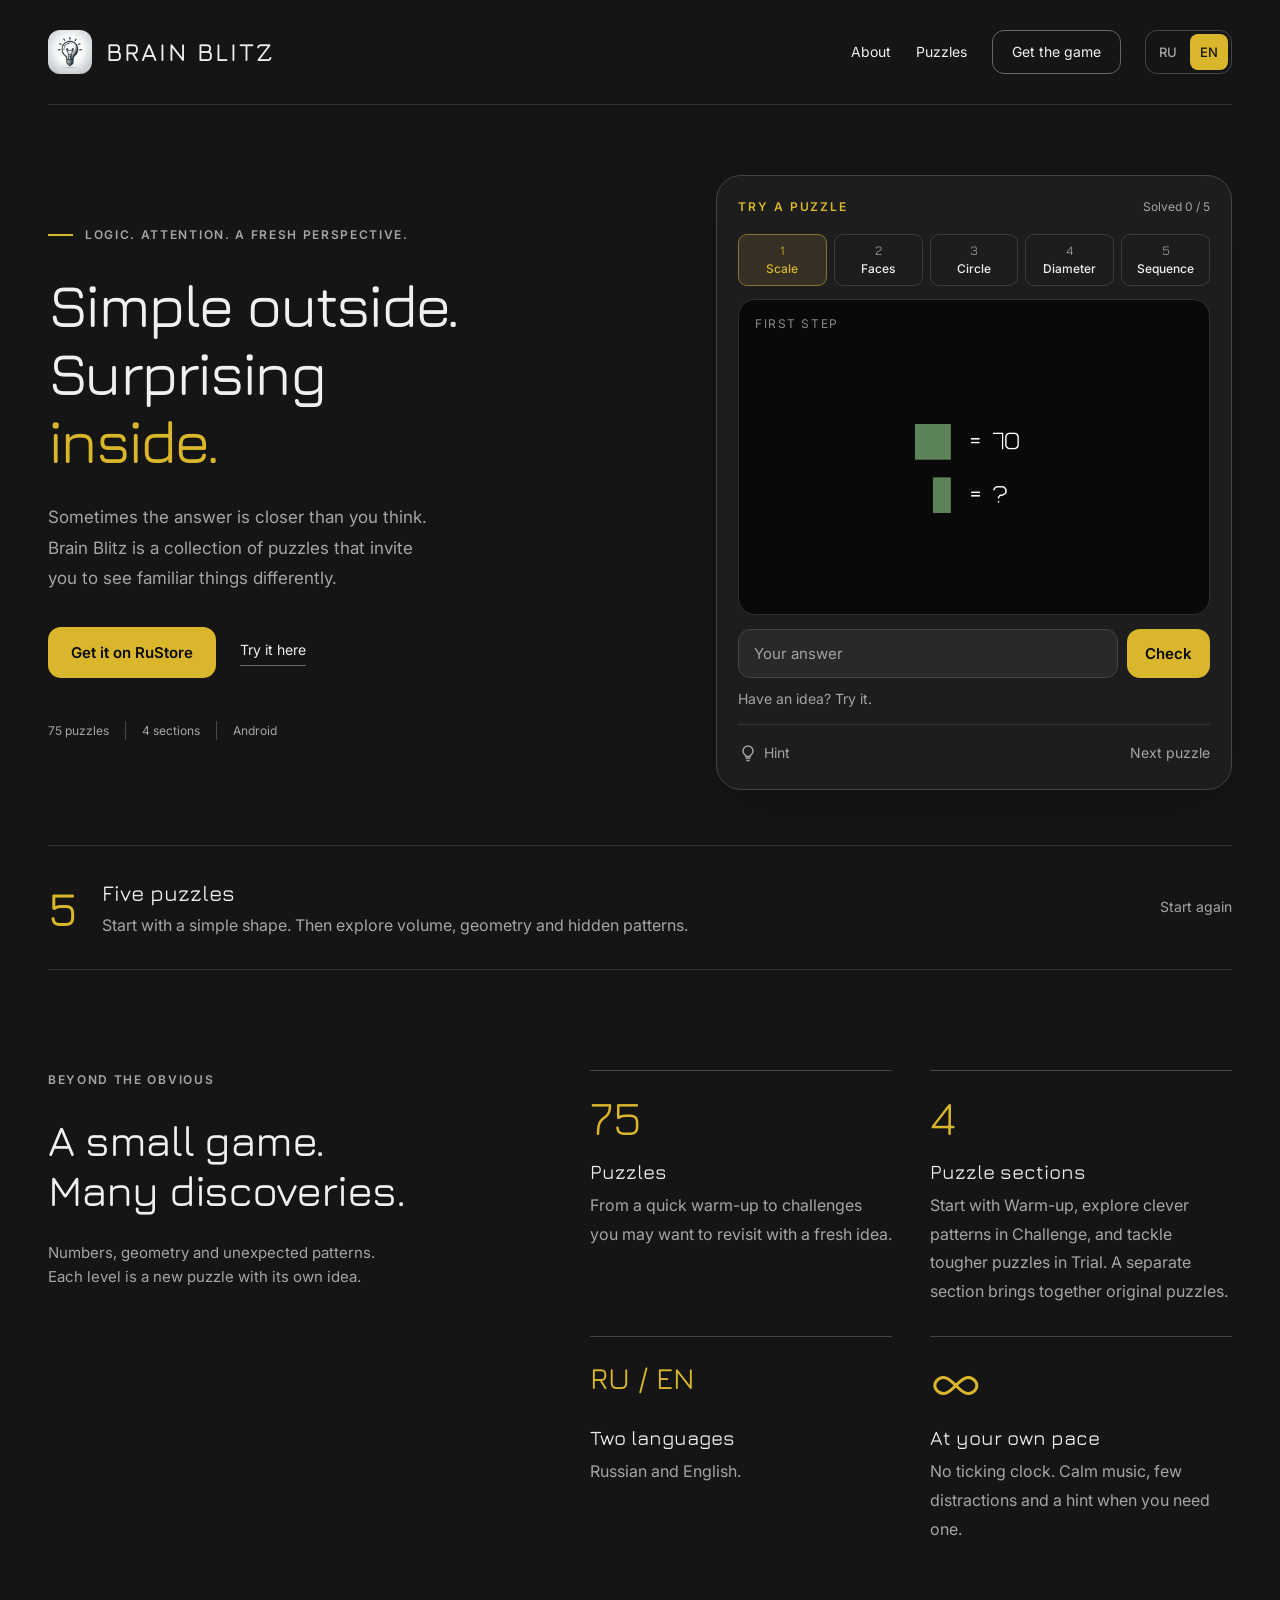
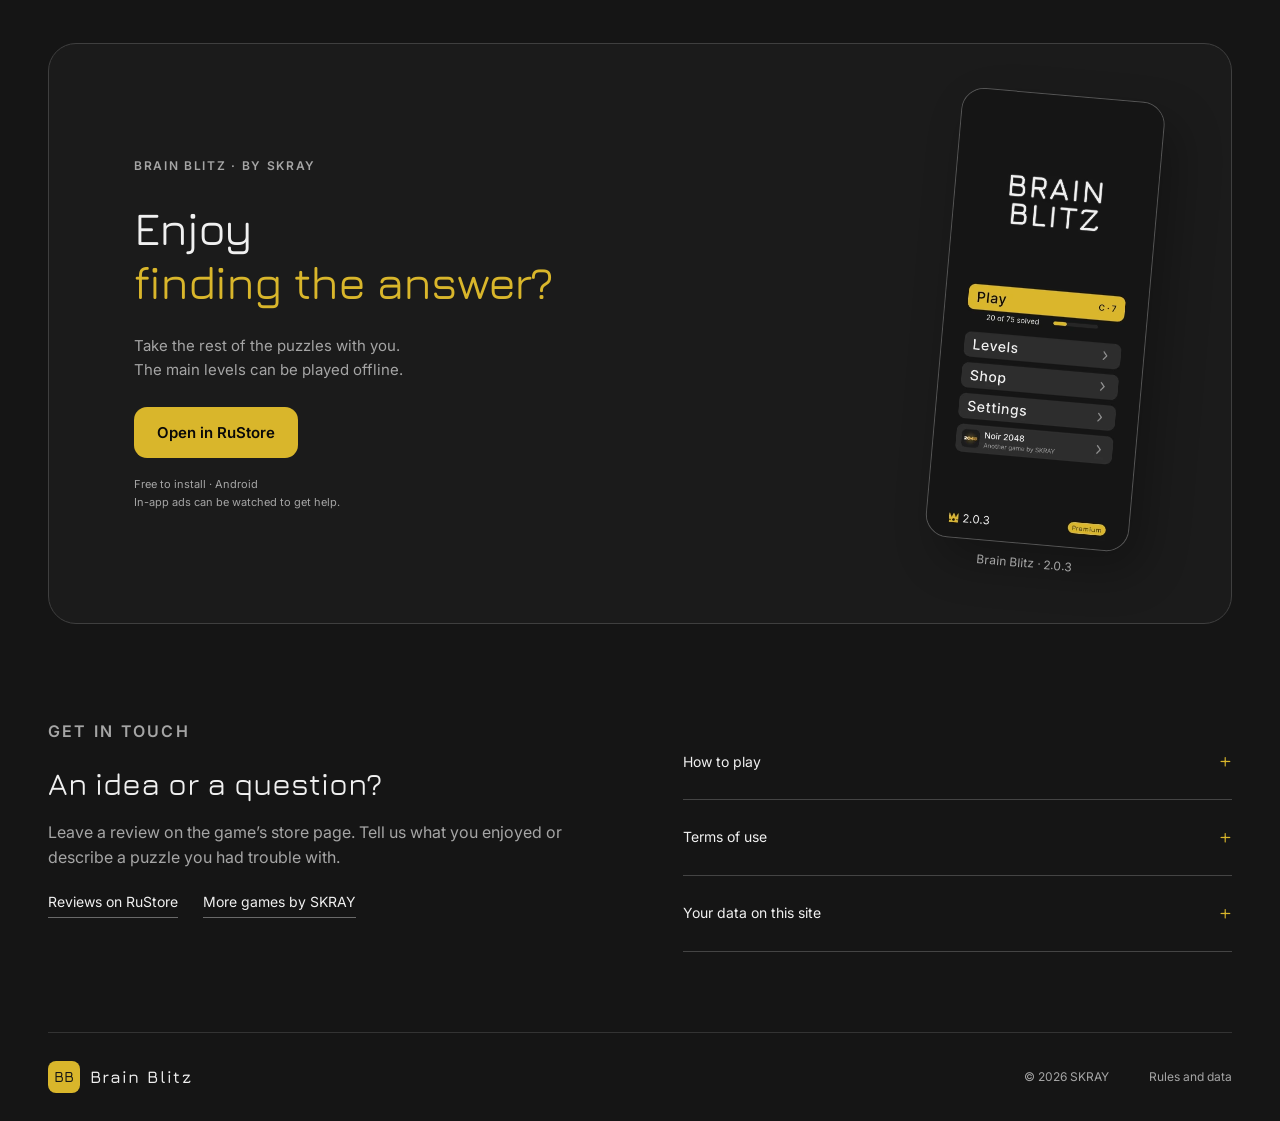
==== en.html @ 20a97da6 "Add files via upload" ====
<!doctype html>
<html lang="en">
<head>
  <meta charset="UTF-8"><meta name="viewport" content="width=device-width, initial-scale=1">
  <meta name="theme-color" content="#151515">
  <meta name="description" content="Brain Blitz: 75 puzzles that reward logic and attention. Try five puzzles here and discover the game on RuStore." data-content-ru="Brain Blitz — 75 головоломок на логику и внимательность. Попробуйте пять задач прямо на сайте и найдите игру в RuStore." data-content-en="Brain Blitz: 75 puzzles that reward logic and attention. Try five puzzles here and discover the game on RuStore.">
  <meta property="og:title" content="Brain Blitz — think differently" data-content-ru="Brain Blitz — думай иначе" data-content-en="Brain Blitz — think differently"><meta property="og:description" content="Five puzzles to try here. Discover the rest in the game." data-content-ru="Пять головоломок уже ждут. Остальные — в игре." data-content-en="Five puzzles to try here. Discover the rest in the game."><meta property="og:type" content="website">
  <title data-ru="Brain Blitz — думай иначе" data-en="Brain Blitz — think differently">Brain Blitz — think differently</title>
  <link rel="icon" href="./assets/brain-blitz-icon.png">
  <link rel="preload" as="image" href="./assets/scale.png">
  <link rel="preload" as="image" href="./assets/cube.webp">
  <link rel="preload" as="image" href="./assets/circle.png">
  <link rel="preload" as="image" href="./assets/diameter.svg">
  <link rel="preload" as="image" href="./assets/sequence.png">
  <link rel="stylesheet" href="./styles.css?v=5"><script src="./puzzles.js?v=4" defer></script><script src="./app.js?v=4" defer></script>
</head>
<body>
  <a class="skip" href="#play" data-ru="Перейти к головоломке" data-en="Skip to the puzzle">Skip to the puzzle</a>
  <header class="site-header wrap">
    <a href="#" class="brand" aria-label="Brain Blitz — home" data-aria-label-ru="Brain Blitz — начало" data-aria-label-en="Brain Blitz — home"><img class="brand-mark" src="./assets/brain-blitz-icon.webp" alt="" width="44" height="44"><span>BRAIN BLITZ</span></a>
    <nav aria-label="Main navigation" data-aria-label-ru="Основная навигация" data-aria-label-en="Main navigation"><a href="#about" data-ru="Об игре" data-en="About">About</a><a href="#play" data-ru="Головоломки" data-en="Puzzles">Puzzles</a><a class="nav-download" href="https://www.rustore.ru/catalog/app/com.DefaultCompany.BrainBlitz" target="_blank" rel="noopener noreferrer" data-ru="Скачать игру" data-en="Get the game">Get the game</a></nav>
  <div class="language-switch" role="group" aria-label="Website language" data-aria-label-ru="Язык сайта" data-aria-label-en="Website language"><a href="./index.html" data-language="ru" lang="ru" hreflang="ru" aria-label="Русская версия" aria-current="false">RU</a><a href="./en.html" data-language="en" lang="en" hreflang="en" aria-label="English version" aria-current="true">EN</a></div></header>
  <main>
    <section class="hero wrap" aria-labelledby="hero-title">
      <div class="hero-copy">
        <p class="eyebrow" data-ru='&lt;span class="short-line"&gt;&lt;/span&gt;ЛОГИКА. ВНИМАТЕЛЬНОСТЬ. НОВЫЙ ВЗГЛЯД.' data-en='&lt;span class="short-line"&gt;&lt;/span&gt;LOGIC. ATTENTION. A FRESH PERSPECTIVE.'><span class="short-line"></span>LOGIC. ATTENTION. A FRESH PERSPECTIVE.</p>
        <h1 id="hero-title" data-ru="Просто с виду.&lt;br&gt;Интересно&lt;br&gt;&lt;span&gt;внутри.&lt;/span&gt;" data-en="Simple outside.&lt;br&gt;Surprising&lt;br&gt;&lt;span&gt;inside.&lt;/span&gt;">Simple outside.<br>Surprising<br><span>inside.</span></h1>
        <p class="hero-description" data-ru='Иногда ответ ближе, чем кажется.&lt;br&gt;Brain Blitz — головоломки, в которых стоит&lt;br class="desktop-break"&gt; посмотреть на привычное иначе.' data-en='Sometimes the answer is closer than you think.&lt;br&gt;Brain Blitz is a collection of puzzles that invite&lt;br class="desktop-break"&gt; you to see familiar things differently.'>Sometimes the answer is closer than you think.<br>Brain Blitz is a collection of puzzles that invite<br class="desktop-break"> you to see familiar things differently.</p>
        <div class="hero-actions"><a class="button primary" href="https://www.rustore.ru/catalog/app/com.DefaultCompany.BrainBlitz" target="_blank" rel="noopener noreferrer" data-ru="Скачать в RuStore" data-en="Get it on RuStore">Get it on RuStore</a><a class="text-link" href="#play" data-ru="Попробовать здесь" data-en="Try it here">Try it here</a></div>
        <div class="hero-facts"><span data-ru="75 головоломок" data-en="75 puzzles">75 puzzles</span><span data-ru="4 раздела" data-en="4 sections">4 sections</span><span>Android</span></div>
      </div>
      <div class="player-shell" id="play">
        <div class="player-top"><span class="tiny-label" data-ru="ПОПРОБУЙ РЕШИТЬ" data-en="TRY A PUZZLE">TRY A PUZZLE</span><span class="player-count" id="solved-count">Solved 0 / 5</span></div>
        <div class="puzzle-tabs" role="group" aria-label="Choose a puzzle" data-aria-label-ru="Выберите головоломку" data-aria-label-en="Choose a puzzle">
          <button class="puzzle-tab active" data-puzzle="0" aria-pressed="true" data-ru="&lt;span&gt;1&lt;/span&gt;Масштаб" data-en="&lt;span&gt;1&lt;/span&gt;Scale"><span>1</span>Scale</button>
          <button class="puzzle-tab" data-puzzle="1" aria-pressed="false" data-ru="&lt;span&gt;2&lt;/span&gt;Грани" data-en="&lt;span&gt;2&lt;/span&gt;Faces"><span>2</span>Faces</button>
          <button class="puzzle-tab" data-puzzle="2" aria-pressed="false" data-ru="&lt;span&gt;3&lt;/span&gt;Круг" data-en="&lt;span&gt;3&lt;/span&gt;Circle"><span>3</span>Circle</button>
          <button class="puzzle-tab" data-puzzle="3" aria-pressed="false" data-ru="&lt;span&gt;4&lt;/span&gt;Диаметр" data-en="&lt;span&gt;4&lt;/span&gt;Diameter"><span>4</span>Diameter</button>
          <button class="puzzle-tab" data-puzzle="4" aria-pressed="false" data-ru="&lt;span&gt;5&lt;/span&gt;Ряд" data-en="&lt;span&gt;5&lt;/span&gt;Sequence"><span>5</span>Sequence</button>
        </div>
        <div class="puzzle-board" id="puzzle-board"><span class="board-tag" id="puzzle-tag">FIRST STEP</span><img id="puzzle-image" src="./assets/scale.png" alt="A green square is worth 70. A rectangle has the same height and half the width; its value is unknown." width="720" height="720" fetchpriority="high"></div>
        <form id="answer-form" novalidate><label class="sr-only" for="answer" data-ru="Ваш ответ" data-en="Your answer">Your answer</label><div class="answer-row"><input id="answer" name="answer" type="text" inputmode="decimal" autocomplete="off" maxlength="40" placeholder="Your answer" aria-describedby="feedback" data-placeholder-ru="Ваш ответ" data-placeholder-en="Your answer"><button class="button primary" id="check-button" type="submit">Check</button></div></form>
        <div class="player-feedback" id="feedback" aria-live="polite" role="status">Have an idea? Try it.</div>
        <div class="player-bottom"><button class="hint-button" id="hint-button" type="button" data-ru='&lt;svg viewbox="0 0 24 24" fill="none" stroke="currentColor" stroke-width="1.7" aria-hidden="true"&gt;&lt;path d="M9 18h6m-5 3h4M8 14a6 6 0 1 1 8 0c-1.5 1-1.5 2-1.5 2h-5S9.5 15 8 14Z"&gt;&lt;/path&gt;&lt;/svg&gt;Подсказка' data-en='&lt;svg viewbox="0 0 24 24" fill="none" stroke="currentColor" stroke-width="1.7" aria-hidden="true"&gt;&lt;path d="M9 18h6m-5 3h4M8 14a6 6 0 1 1 8 0c-1.5 1-1.5 2-1.5 2h-5S9.5 15 8 14Z"&gt;&lt;/path&gt;&lt;/svg&gt;Hint'><svg viewbox="0 0 24 24" fill="none" stroke="currentColor" stroke-width="1.7" aria-hidden="true"><path d="M9 18h6m-5 3h4M8 14a6 6 0 1 1 8 0c-1.5 1-1.5 2-1.5 2h-5S9.5 15 8 14Z"></path></svg>Hint</button><button class="text-button" id="next-button" type="button">Next puzzle</button></div>
        <div class="hint-panel" id="hint-panel" hidden><p id="hint-text"></p><button class="text-button" id="reveal-button" type="button" data-ru="Показать решение" data-en="Show solution">Show solution</button></div>
        <div class="finish-panel" id="finish-panel" hidden><strong data-ru="Пять из пяти. Отличное начало." data-en="Five out of five. A great start.">Five out of five. A great start.</strong><p data-ru="Ещё 70 головоломок ждут в игре." data-en="Discover 70 more puzzles in the game.">Discover 70 more puzzles in the game.</p><a class="button primary" href="https://www.rustore.ru/catalog/app/com.DefaultCompany.BrainBlitz" target="_blank" rel="noopener noreferrer" data-ru="Продолжить в игре" data-en="Continue in the game">Continue in the game</a></div>
      </div>
    </section>
    <section class="challenge-strip wrap" aria-label="About the sample puzzles" data-aria-label-ru="О пробных задачах" data-aria-label-en="About the sample puzzles"><span class="strip-number">5</span><div><h2 data-ru="Пять задач" data-en="Five puzzles">Five puzzles</h2><p data-ru="Начни с простой фигуры. Дальше — объём, геометрия и скрытые закономерности." data-en="Start with a simple shape. Then explore volume, geometry and hidden patterns.">Start with a simple shape. Then explore volume, geometry and hidden patterns.</p></div><button class="text-button" id="reset-button" type="button" data-ru="Начать заново" data-en="Start again">Start again</button></section>
    <section class="about wrap" id="about" aria-labelledby="about-title">
      <div class="about-heading"><p class="eyebrow" data-ru="ЗА ПРЕДЕЛАМИ ОЧЕВИДНОГО" data-en="BEYOND THE OBVIOUS">BEYOND THE OBVIOUS</p><h2 id="about-title" data-ru="Небольшая игра.&lt;br&gt;Много открытий." data-en="A small game.&lt;br&gt;Many discoveries.">A small game.<br>Many discoveries.</h2><p data-ru="Числа, геометрия и необычные закономерности. В основе каждого уровня — своя идея." data-en="Numbers, geometry and unexpected patterns. Each level is a new puzzle with its own idea.">Numbers, geometry and unexpected patterns. Each level is a new puzzle with its own idea.</p></div>
      <div class="feature-grid">
        <article><span class="feature-number">75</span><h3 data-ru="Головоломок" data-en="Puzzles">Puzzles</h3><p data-ru="От короткой разминки до задач, к которым хочется вернуться со свежей идеей." data-en="From a quick warm-up to challenges you may want to revisit with a fresh idea.">From a quick warm-up to challenges you may want to revisit with a fresh idea.</p></article>
        <article><span class="feature-number">4</span><h3 data-ru="Раздела головоломок" data-en="Puzzle sections">Puzzle sections</h3><p data-ru="От первых открытий в «Разминке» — к хитрым закономерностям «Вызова» и непростым задачам «Испытания». В отдельном разделе собраны авторские головоломки." data-en="Start with Warm-up, explore clever patterns in Challenge, and tackle tougher puzzles in Trial. A separate section brings together original puzzles.">Start with Warm-up, explore clever patterns in Challenge, and tackle tougher puzzles in Trial. A separate section brings together original puzzles.</p></article>
        <article><span class="feature-symbol feature-language">RU / EN</span><h3 data-ru="Два языка" data-en="Two languages">Two languages</h3><p data-ru="Русский и английский." data-en="Russian and English.">Russian and English.</p></article>
        <article><span class="feature-symbol feature-infinity">∞</span><h3 data-ru="В своём темпе" data-en="At your own pace">At your own pace</h3><p data-ru="Без гонки со временем. Спокойная музыка, минимум отвлечений и подсказка, когда она нужна." data-en="No ticking clock. Calm music, few distractions and a hint when you need one.">No ticking clock. Calm music, few distractions and a hint when you need one.</p></article>
      </div>
    </section>
    <section class="download-section wrap" aria-labelledby="download-title"><div class="download-copy"><p class="eyebrow" data-ru="BRAIN BLITZ · ОТ SKRAY" data-en="BRAIN BLITZ · BY SKRAY">BRAIN BLITZ · BY SKRAY</p><h2 id="download-title" data-ru="Понравилось&lt;br&gt;&lt;span&gt;находить ответ?&lt;/span&gt;" data-en="Enjoy&lt;br&gt;&lt;span&gt;finding the answer?&lt;/span&gt;">Enjoy<br><span>finding the answer?</span></h2><p data-ru="Забери остальные головоломки с собой.&lt;br&gt;Основные уровни можно решать без интернета." data-en="Take the rest of the puzzles with you.&lt;br&gt;The main levels can be played offline.">Take the rest of the puzzles with you.<br>The main levels can be played offline.</p><a class="button primary" href="https://www.rustore.ru/catalog/app/com.DefaultCompany.BrainBlitz" target="_blank" rel="noopener noreferrer" data-ru="Открыть в RuStore" data-en="Open in RuStore">Open in RuStore</a><p class="download-note" data-ru="Бесплатная установка · Android&lt;br&gt;В приложении есть реклама для получения помощи." data-en="Free to install · Android&lt;br&gt;In-app ads can be watched to get help.">Free to install · Android<br>In-app ads can be watched to get help.</p></div><div class="phone-preview"><img src="./assets/menu-203-en.webp" alt="Brain Blitz 2.0.3 main menu: Play, Levels, Shop, Settings." width="360" height="800" loading="lazy" data-alt-ru="Макет главного меню Brain Blitz 2.0.3: Играть, Уровни, Магазин, Настройки." data-alt-en="Brain Blitz 2.0.3 main menu: Play, Levels, Shop, Settings." data-src-ru="./assets/menu-203.webp" data-src-en="./assets/menu-203-en.webp"><span data-ru="Brain Blitz · 2.0.3" data-en="Brain Blitz · 2.0.3">Brain Blitz · 2.0.3</span></div></section>
    <section class="info-section wrap" id="contacts" aria-labelledby="contact-title"><div><p class="eyebrow" data-ru="НА СВЯЗИ" data-en="GET IN TOUCH">GET IN TOUCH</p><h2 id="contact-title" data-ru="Есть идея или вопрос?" data-en="An idea or a question?">An idea or a question?</h2><p data-ru="Оставь отзыв на странице игры. Расскажи, что понравилось, или опиши задачу, с которой возникла сложность." data-en="Leave a review on the game’s store page. Tell us what you enjoyed or describe a puzzle you had trouble with.">Leave a review on the game’s store page. Tell us what you enjoyed or describe a puzzle you had trouble with.</p><div class="contact-links"><a class="text-link" href="https://www.rustore.ru/catalog/app/com.DefaultCompany.BrainBlitz" target="_blank" rel="noopener noreferrer" data-ru="Отзывы в RuStore" data-en="Reviews on RuStore">Reviews on RuStore</a><a class="text-link" href="https://www.rustore.ru/catalog/developer/mja8z6" target="_blank" rel="noopener noreferrer" data-ru="Другие игры SKRAY" data-en="More games by SKRAY">More games by SKRAY</a></div></div><div class="rules" id="rules"><details><summary data-ru="Как играть" data-en="How to play">How to play</summary><p data-ru="Рассмотри задачу, введи ответ и нажми «Проверить». Можно пробовать несколько раз. Если застрял, открой подсказку или разбор решения. После верного ответа нажми «Далее». На сайте доступны пять пробных задач." data-en="Look at the puzzle, enter your answer and press “Check”. You can try as many times as you like. If you get stuck, open a hint or the solution. After a correct answer, press “Next”. There are five sample puzzles on this site.">Look at the puzzle, enter your answer and press “Check”. You can try as many times as you like. If you get stuck, open a hint or the solution. After a correct answer, press “Next”. There are five sample puzzles on this site.</p></details><details><summary data-ru="Условия использования" data-en="Terms of use">Terms of use</summary><p data-ru="Играй самостоятельно или обсуждай задачи с друзьями. Публикуя разбор, отмечай спойлеры. Для перепубликации графики или использования материалов в своём продукте свяжись с разработчиком." data-en="Play on your own or discuss puzzles with friends. Mark spoilers when sharing a solution. Contact the developer before republishing graphics or using game materials in your own product.">Play on your own or discuss puzzles with friends. Mark spoilers when sharing a solution. Contact the developer before republishing graphics or using game materials in your own product.</p><p data-ru="Разработчик не гарантирует сохранение игрового прогресса, в том числе при удалении, переустановке или обновлении игры." data-en="The developer does not guarantee that game progress will be preserved, including when the game is removed, reinstalled or updated.">The developer does not guarantee that game progress will be preserved, including when the game is removed, reinstalled or updated.</p><p data-ru="Обезличенная статистика используется только для анализа игровых показателей и улучшения игры." data-en="Anonymized statistics are used solely to analyze gameplay metrics and improve the game.">Anonymized statistics are used solely to analyze gameplay metrics and improve the game.</p><p data-ru="Права на игру Brain Blitz и её оригинальные материалы принадлежат разработчику SKRAY. Все права защищены." data-en="Brain Blitz and its original materials belong to the developer, SKRAY. All rights reserved.">Brain Blitz and its original materials belong to the developer, SKRAY. All rights reserved.</p><p data-ru="Условия установки приложения и магазина указаны в RuStore." data-en="App installation and store terms are available on RuStore.">App installation and store terms are available on RuStore.</p></details><details><summary data-ru="Данные на этом сайте" data-en="Your data on this site">Your data on this site</summary><p data-ru="Введённые ответы проверяются в твоём браузере и не отправляются разработчику. Здесь нет регистрации, форм сбора контактов и встроенной аналитики. Результаты пробных задач сбрасываются при перезагрузке страницы. При переходе в RuStore действуют правила этого сервиса." data-en="Answers are checked in your browser and are not sent to the developer. There is no registration, contact collection or built-in analytics. Your puzzle progress resets when you reload the page. RuStore’s own terms apply when you visit the store.">Answers are checked in your browser and are not sent to the developer. There is no registration, contact collection or built-in analytics. Your puzzle progress resets when you reload the page. RuStore’s own terms apply when you visit the store.</p></details></div></section>
  </main>
  <footer class="wrap"><a href="#" class="brand footer-brand" data-ru='&lt;span class="brand-mark brand-alternative"&gt;BB&lt;/span&gt;&lt;span&gt;Brain Blitz&lt;/span&gt;' data-en='&lt;span class="brand-mark brand-alternative"&gt;BB&lt;/span&gt;&lt;span&gt;Brain Blitz&lt;/span&gt;'><span class="brand-mark brand-alternative">BB</span><span>Brain Blitz</span></a><span>© 2026 SKRAY</span><a href="#rules" data-ru="Правила и данные" data-en="Rules and data">Rules and data</a></footer>
  <noscript><p class="no-script" data-ru="Для проверки ответов включите JavaScript. Информация об игре и ссылки доступны без него." data-en="Enable JavaScript to check answers. Game information and links work without it.">Enable JavaScript to check answers. Game information and links work without it.</p></noscript>
</body>
</html>
---- styles.css ----
@font-face{font-family:Jura;src:url('./assets/jura.ttf') format('truetype');font-weight:300 700;font-display:swap}@font-face{font-family:Inter;src:url('./assets/inter.ttf') format('truetype');font-weight:100 900;font-display:swap}
:root{--bg:#151515;--panel:#1d1d1d;--board:#090909;--accent:#d9b62b;--text:#f0f0f0;--muted:#a5a5a5;--line:#333;--success:#a9d79b}*{box-sizing:border-box}html{scroll-behavior:smooth;scroll-padding-top:30px}body{margin:0;background:var(--bg);color:var(--text);font-family:Inter,Arial,sans-serif;font-size:16px;line-height:1.6}button,input{font:inherit}a{color:inherit;text-decoration:none}button,a,input,summary{-webkit-tap-highlight-color:transparent}button,summary{cursor:pointer}button{color:inherit}button:disabled{cursor:default;opacity:.6}button:focus-visible,a:focus-visible,input:focus-visible,summary:focus-visible{outline:3px solid var(--accent);outline-offset:5px}.wrap{max-width:1200px;margin-inline:auto;width:calc(100% - 96px)}.site-header{height:105px;display:flex;align-items:center;justify-content:space-between;border-bottom:1px solid var(--line)}.brand{font:600 25px/1.2 Jura,Arial,sans-serif;letter-spacing:.08em;display:flex;align-items:center;gap:14px}.brand-mark{background:var(--accent);color:#151515;width:38px;height:38px;display:grid;place-items:center;border-radius:11px;letter-spacing:0}.site-header nav{display:flex;gap:32px;align-items:center;font-size:14px}.site-header nav a{transition:color .2s}.site-header nav a:hover,.text-link:hover{color:var(--accent)}.nav-download{border:1px solid #666;padding:10px 19px;border-radius:12px}.hero{display:grid;grid-template-columns:1.14fr 1fr;gap:80px;padding-block:70px 55px;align-items:center}.eyebrow{font-size:12px;font-weight:600;letter-spacing:.14em;color:var(--muted);margin:0 0 27px;display:flex;align-items:center;gap:12px;line-height:1.6}.short-line{width:25px;height:2px;background:var(--accent);flex-shrink:0}h1,h2,h3{font-family:Jura,Arial,sans-serif}h1{font-size:clamp(42px,4.7vw,67px);font-weight:500;letter-spacing:-.045em;line-height:1.13;margin:0 0 27px}h1 span,.download-copy h2 span{color:var(--accent)}.hero-description{color:var(--muted);line-height:1.8;margin:0 0 33px;font-size:17px}.hero-actions{display:flex;gap:24px;align-items:center;flex-wrap:wrap}.button{border:none;border-radius:13px;padding:15px 23px;display:inline-flex;align-items:center;justify-content:center;font-size:15px;font-weight:600;line-height:1.4;transition:background .2s,transform .2s}.button:hover{transform:translateY(-2px)}.button:active{transform:translateY(0)}.primary{background:var(--accent);color:#090909}.primary:hover{background:#edcb42}.text-link{font-size:14px;border-bottom:1px solid #696969;padding-bottom:4px;transition:color .2s}.hero-facts{display:flex;flex-wrap:wrap;gap:16px;margin-top:43px;color:var(--muted);font-size:12px}.hero-facts span+span{padding-left:16px;border-left:1px solid #484848}.player-shell{border:1px solid #444;border-radius:25px;background:var(--panel);padding:21px;box-shadow:0 18px 70px #0002;scroll-margin-top:25px}.player-top{display:flex;justify-content:space-between;align-items:center;margin-bottom:18px;gap:12px}.tiny-label{font-size:11px;letter-spacing:.16em;color:var(--accent);font-weight:600}.player-count{font-size:12px;color:var(--muted)}.puzzle-tabs{display:grid;grid-template-columns:repeat(3,1fr);gap:7px;margin-bottom:13px}.puzzle-tab{font-size:12px;font-weight:500;background:transparent;border:1px solid #3c3c3c;border-radius:9px;padding:8px 3px;display:flex;align-items:center;justify-content:center;gap:7px;min-height:39px}.puzzle-tab span{color:#999;font:500 13px Jura,sans-serif}.puzzle-tab.active{background:#353023;border-color:#887329;color:var(--accent)}.puzzle-tab.active span{color:var(--accent)}.puzzle-tab.solved::after{content:'✓';color:var(--success)}.puzzle-board{height:316px;position:relative;border:1px solid #303030;background:var(--board);border-radius:17px;overflow:hidden;display:flex;justify-content:center;align-items:center;padding:35px 12px 12px}.puzzle-board img{display:block;object-fit:contain;width:100%;height:100%;}.board-tag{position:absolute;top:14px;left:16px;font-size:10px;letter-spacing:.13em;color:#888}.board-caption{position:absolute;bottom:12px;font-size:12px;color:var(--muted);text-align:center;padding-inline:10px}.answer-row{display:flex;gap:9px;margin-top:14px}.answer-row input{min-width:0;flex:1;border:1px solid #444;border-radius:12px;background:#292929;padding:12px 15px;color:var(--text);height:49px;font-size:15px}.answer-row .button{padding:12px 18px;flex-shrink:0}.answer-row input::placeholder{color:#a3a3a3}.player-feedback{font-size:12px;margin:10px 0 13px;min-height:20px;color:var(--muted)}.player-feedback.success{color:var(--success)}.player-feedback.error{color:#f4aaa2}.player-bottom{display:flex;align-items:center;justify-content:space-between;border-top:1px solid #363636;padding-top:13px;gap:15px}.hint-button,.text-button{background:none;border:0;font-size:12px;padding:4px 0;color:var(--muted);text-underline-offset:5px}.text-button:hover,.hint-button:hover{color:var(--accent)}.hint-button{display:flex;gap:6px;align-items:center}.hint-button svg{height:20px;width:20px}.hint-panel{border-radius:12px;padding:14px;background:#292929;font-size:13px;margin-top:12px}.hint-panel p{margin:0 0 8px}.hint-panel .text-button{text-decoration:underline}.finish-panel{padding:18px 0 3px;color:var(--success);font-size:14px}.finish-panel p{color:var(--muted)}.finish-panel .button{font-size:13px}.challenge-strip{display:flex;align-items:center;gap:24px;padding-block:30px;border-block:1px solid var(--line)}.strip-number{font:500 48px/1 Jura,sans-serif;color:var(--accent)}.challenge-strip h2{font-size:22px;margin:0 0 2px;font-weight:500}.challenge-strip p{color:var(--muted);font-size:13px;margin:0}.challenge-strip>.text-button{margin-left:auto;white-space:nowrap}.about{display:grid;grid-template-columns:.95fr 1.35fr;gap:90px;padding-block:100px}.about-heading h2,.download-copy h2{font-weight:500;font-size:43px;letter-spacing:-.025em;line-height:1.16;margin:0 0 25px}.about-heading>p:last-child{color:var(--muted);font-size:15px;max-width:360px}.feature-grid{display:grid;grid-template-columns:1fr 1fr;gap:30px 38px}.feature-grid article{border-top:1px solid #454545;padding-top:20px}.feature-number{font:400 48px/1.1 Jura,sans-serif;color:var(--accent)}.feature-symbol{display:inline-block;font:500 27px/1 Jura,sans-serif;height:53px;color:var(--accent);padding-top:10px}.feature-grid h3{font-size:20px;font-weight:500;margin:14px 0 6px}.feature-grid p{font-size:13px;color:var(--muted);margin:0;line-height:1.8}.download-section{border:1px solid #3f3f3f;background:#1b1b1b;border-radius:28px;display:flex;align-items:center;justify-content:space-between;padding:50px 85px;gap:50px;overflow:hidden;min-height:500px}.download-copy h2{font-size:46px}.download-copy>p:not(.eyebrow){color:var(--muted);font-size:15px;margin:0 0 25px}.download-copy .download-note{font-size:11px!important;margin:18px 0 0!important}.phone-preview{width:204px;flex-shrink:0;transform:rotate(5deg);position:relative}.phone-preview img{display:block;width:100%;height:auto;border:1px solid #545454;border-radius:23px;box-shadow:15px 20px 45px #0004}.phone-preview span{display:block;text-align:center;color:var(--muted);font-size:10px;margin-top:9px}.info-section{padding-block:95px 80px;display:grid;grid-template-columns:1fr 1fr;gap:85px}.info-section h2{font-size:31px;font-weight:500;margin:0 0 16px;line-height:1.25}.info-section p{font-size:14px;color:var(--muted);margin:0 0 20px}.contact-links{display:flex;gap:25px;flex-wrap:wrap}.rules{padding-top:5px}.rules details{border-bottom:1px solid #444}.rules summary{font-size:14px;padding:19px 0;display:flex;align-items:center;justify-content:space-between;gap:20px;list-style:none}.rules summary::-webkit-details-marker{display:none}.rules summary:after{content:'+';color:var(--accent);font-size:23px;font-family:Jura}.rules details[open] summary:after{content:'−'}.rules details p{font-size:13px;line-height:1.8}footer{display:flex;border-top:1px solid var(--line);padding-block:28px;align-items:center;gap:40px;color:var(--muted);font-size:12px}footer .brand{color:var(--text);font-size:17px;margin-right:auto}footer a:hover{color:var(--accent)}.sr-only{position:absolute;clip:rect(0,0,0,0);width:1px;height:1px;overflow:hidden;white-space:nowrap}.skip{position:fixed;top:-100px;left:15px;z-index:5;background:var(--accent);color:#151515;padding:10px;border-radius:8px}.skip:focus{top:15px}.no-script{text-align:center;padding:20px}.shake{animation:shake .25s}.celebrate{animation:celebrate .5s}@keyframes shake{25%{transform:translateX(-4px)}75%{transform:translateX(4px)}}@keyframes celebrate{50%{box-shadow:0 0 0 3px #d9b62b80}}
@media(min-width:1500px){.hero{padding-block:90px 75px}.puzzle-board{height:350px}}
@media(max-width:1000px){.wrap{width:calc(100% - 56px)}.hero{gap:35px;grid-template-columns:1fr 1fr}.hero-actions{gap:15px}.hero-description{font-size:15px}.hero-facts{gap:10px}.hero-facts span+span{padding-left:10px}.about{gap:45px}.download-section{padding:45px 50px}.info-section{gap:45px}.eyebrow{font-size:10px}.puzzle-tab{font-size:11px;gap:5px}.answer-row .button{padding-inline:12px}.player-shell{padding:17px}.feature-grid{gap:24px}.desktop-break{display:none}}
@media(max-width:760px){.wrap{width:calc(100% - 36px)}.site-header{height:80px}.brand{font-size:19px;gap:9px}.brand-mark{height:32px;width:32px;border-radius:9px}.site-header nav{gap:12px;font-size:12px}.site-header nav>a:first-child,.site-header nav>a:nth-child(2){display:none}.nav-download{padding:8px 12px}.hero{grid-template-columns:1fr;gap:37px;padding-top:42px;padding-bottom:34px}.hero-copy{text-align:left}.eyebrow{font-size:10px;margin-bottom:22px}h1{font-size:49px;line-height:1.08;letter-spacing:-.03em;margin-bottom:20px}.hero-description{font-size:15px;margin-bottom:24px}.hero-description br{display:none}.hero-actions{gap:24px}.hero-facts{margin-top:25px;font-size:11px;gap:12px}.hero-facts span+span{padding-left:12px}.player-shell{width:100%;max-width:510px;justify-self:center;padding:18px;border-radius:22px}.puzzle-board{height:310px}.puzzle-tab{font-size:12px}.tiny-label{font-size:10px}.answer-row .button{padding-inline:17px}.challenge-strip{align-items:flex-start;gap:16px;position:relative;padding-bottom:48px}.strip-number{font-size:40px;margin-top:5px}.challenge-strip h2{font-size:20px;line-height:1.25;margin-bottom:7px}.challenge-strip p{font-size:12px}.challenge-strip>.text-button{position:absolute;right:0;bottom:16px}.about{padding-block:60px;grid-template-columns:1fr;gap:24px}.about-heading h2{font-size:35px;margin-bottom:17px}.about-heading>p:last-child{max-width:none}.feature-grid{gap:25px}.feature-grid h3{font-size:19px;line-height:1.3}.feature-grid p{font-size:12px}.feature-number{font-size:40px}.feature-symbol{height:44px;font-size:24px;padding-top:8px}.download-section{padding:35px 25px;gap:35px;align-items:center;flex-direction:column}.download-copy{width:100%}.download-copy h2{font-size:36px;margin-bottom:20px}.phone-preview{width:180px;transform:rotate(3deg)}.info-section{padding-block:60px 45px;grid-template-columns:1fr;gap:30px}.info-section h2{font-size:29px}.info-section p{font-size:13px}.contact-links{gap:20px}.text-link{font-size:13px}footer{flex-wrap:wrap;gap:13px 25px;padding-block:25px}footer .brand{width:100%;font-size:17px}footer a:last-child{margin-left:auto}}
@media(max-width:380px){.brand{font-size:16px}.hero-actions{gap:15px}h1{font-size:43px}.player-shell{padding:13px}.puzzle-tab{font-size:11px}.puzzle-board{height:285px}.answer-row .button{padding-inline:12px}.feature-grid{gap:22px 18px}.feature-grid h3{font-size:17px}.player-count{font-size:11px}.contact-links{gap:12px}}
@media(prefers-reduced-motion:reduce){html{scroll-behavior:auto}*,*::before,*::after{animation:none!important;transition:none!important}}

/* Readable interface text; compact metadata stays secondary. */
.puzzle-tab,.player-feedback,.hint-button,.text-button,.hint-panel,.board-caption,.contact-links .text-link{font-size:14px}.tiny-label,.board-tag,.eyebrow,.hero-facts,.player-count,.download-copy .download-note,.phone-preview span{font-size:12px}.feature-grid p,.rules details p,.info-section p,.challenge-strip p{font-size:16px}.feature-grid h3{line-height:1.35}
@media(max-width:760px){.puzzle-tab{font-size:12px}.player-feedback,.hint-button,.text-button,.hint-panel,.board-caption{font-size:14px}.eyebrow{font-size:12px}.feature-grid p,.rules details p,.info-section p,.challenge-strip p{font-size:16px}.hero-facts{font-size:12px}.feature-grid{gap:28px 22px}.about-heading>p:last-child{font-size:16px}.feature-grid article{min-width:0}.feature-grid h3{overflow-wrap:anywhere}}

/* The artwork and its canvas share exactly the same black. */
.brand-mark{font-size:19px}.puzzle-board{background:#090909}.puzzle-board img{object-fit:contain;background:#090909}.puzzle-board img[hidden]{display:none}.about-heading{position:relative;isolation:isolate}.about-heading::before{content:"";position:absolute;inset:-18px;border-radius:20px;background:radial-gradient(ellipse at 20% 30%,#d9b62b1c,transparent 75%);opacity:0;pointer-events:none;z-index:-1}.nav-highlight{animation:nav-highlight 1.2s ease-out}.about-heading.nav-highlight{animation:none}.about-heading.nav-highlight::before{animation:about-highlight 1.4s ease-out}.about-heading.nav-highlight h2{animation:title-highlight 1.4s ease-out}@keyframes nav-highlight{0%,100%{box-shadow:0 18px 70px #0002}25%{box-shadow:0 0 0 3px #d9b62b90,0 0 32px #d9b62b22}}@keyframes about-highlight{0%,100%{opacity:0}25%,55%{opacity:1}}@keyframes title-highlight{0%,100%{color:var(--text)}25%,55%{color:var(--accent)}}
@media(prefers-reduced-motion:reduce){.nav-highlight{outline:2px solid var(--accent);outline-offset:5px}.about-heading.nav-highlight{outline:none}.about-heading.nav-highlight::before{opacity:1}.about-heading.nav-highlight h2{color:var(--accent)}}

/* Five tasks, and one highlight around the entire about section. */
.puzzle-tabs{grid-template-columns:repeat(5,minmax(0,1fr))}.puzzle-tab{flex-direction:column;gap:1px;padding:7px 2px;font-size:12px;min-width:0}.puzzle-tab span{font-size:13px}.feature-infinity{font-size:58px;height:53px;line-height:1;padding-top:0;display:flex;align-items:center}.about{position:relative;isolation:isolate;border-radius:24px}.about::before{content:"";position:absolute;inset:28px -20px;border:1px solid #d9b62b70;border-radius:24px;background:linear-gradient(110deg,#d9b62b0a,#d9b62b04);opacity:0;pointer-events:none;z-index:-1}.about.nav-highlight{animation:none}.about.nav-highlight::before{animation:section-highlight 1.4s ease-out}@keyframes section-highlight{0%,100%{opacity:0;box-shadow:0 0 0 0 #d9b62b00}25%,55%{opacity:1;box-shadow:0 0 25px #d9b62b18}}
@media(max-width:1000px){.puzzle-tabs{grid-template-columns:repeat(3,minmax(0,1fr))}.puzzle-tab{flex-direction:row;gap:7px;min-height:39px}}
@media(max-width:760px){.about::before{inset:15px -10px}.feature-infinity{font-size:50px;height:44px}}
@media(prefers-reduced-motion:reduce){.about.nav-highlight{outline:none}.about.nav-highlight::before{opacity:1}}
/* Brand, language control and consistent feature typography. */
.site-header{gap:24px}.site-header>.brand{flex-shrink:0}.site-header nav{margin-left:auto;gap:25px}.brand-mark{object-fit:contain;width:44px;height:44px;background:transparent;border-radius:12px}.brand-alternative{width:32px;height:32px;background:var(--accent);border-radius:8px;font:600 15px/1 Jura,sans-serif}.language-switch{display:flex;align-items:center;gap:3px;padding:4px;border:1px solid #454545;border-radius:12px;flex-shrink:0}.language-switch a{font:500 13px/1 Inter,sans-serif;padding:9px 10px;border-radius:8px;color:var(--muted);transition:background .2s,color .2s}.language-switch a[aria-current="true"]{background:var(--accent);color:#151515}.language-switch a:hover{color:var(--text)}.language-switch a[aria-current="true"]:hover{color:#151515}.feature-number,.feature-symbol{font-weight:400}.feature-infinity{font-weight:400}.footer-brand{gap:10px}
@media(max-width:1000px){.site-header{gap:18px}.site-header nav{gap:16px}}
@media(max-width:760px){.site-header{gap:10px}.site-header>.brand{width:auto;font-size:18px;margin-right:auto}.site-header nav{margin-left:0;gap:0}.site-header .brand-mark{width:34px;height:34px;border-radius:9px}.language-switch{padding:3px;gap:1px}.language-switch a{padding:8px;font-size:12px}}
@media(max-width:430px){.site-header>.brand{font-size:15px;gap:7px}.site-header nav{font-size:11px}.language-switch a{padding:8px 6px}.site-header{gap:8px}}
@media(max-width:360px){.site-header nav{display:none}}

/* Header controls share a height at every breakpoint. */
.site-header{--header-control-height:44px}.site-header .nav-download,.site-header .language-switch{height:var(--header-control-height)}.site-header .nav-download{display:inline-flex;align-items:center;justify-content:center;padding:0 19px}.site-header .language-switch{padding:3px}.site-header .language-switch a{height:100%;display:inline-flex;align-items:center;justify-content:center;padding:0 10px}.feature-language{font-weight:500;font-size:30px;padding-top:6px}
@media(max-width:760px){.site-header{--header-control-height:38px}.site-header .nav-download{padding:0 12px}.site-header .language-switch a{padding:0 8px}.feature-language{font-size:27px;padding-top:4px}}
@media(max-width:430px){.site-header .language-switch a{padding:0 6px}}
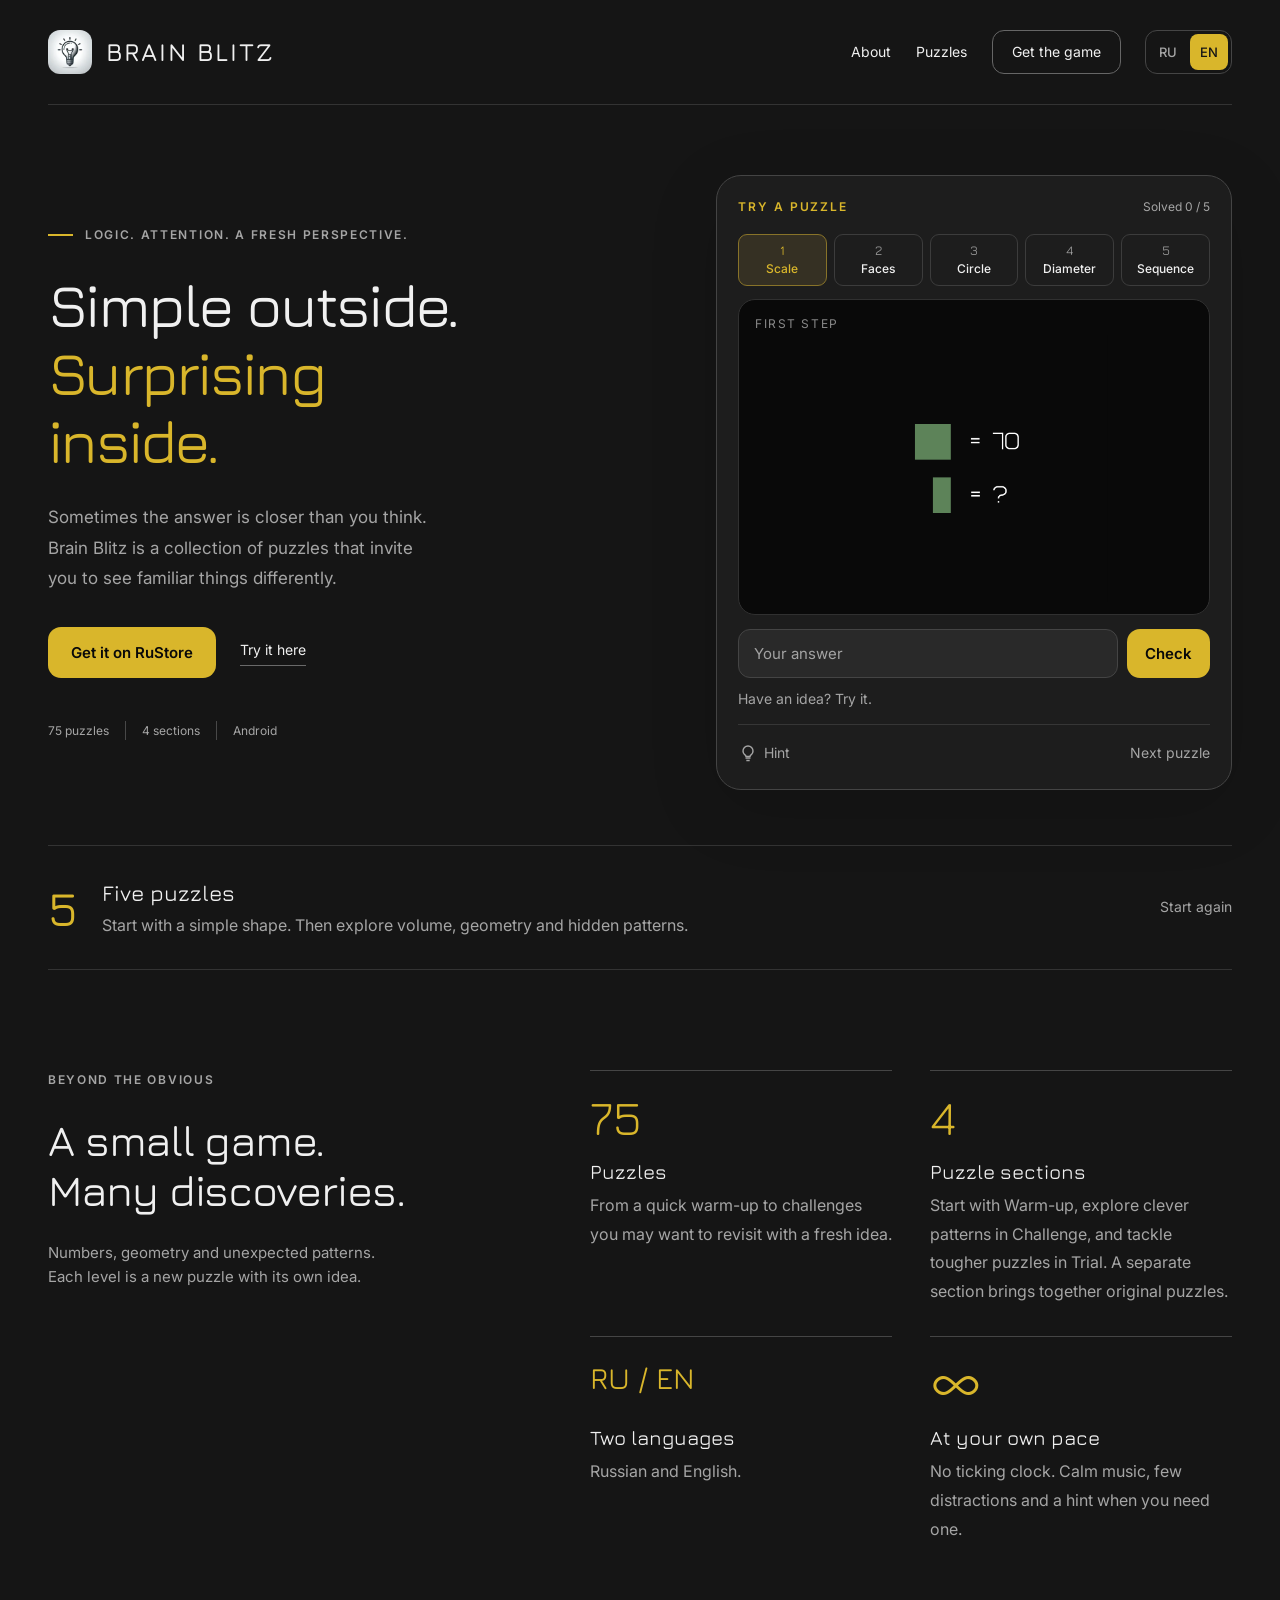
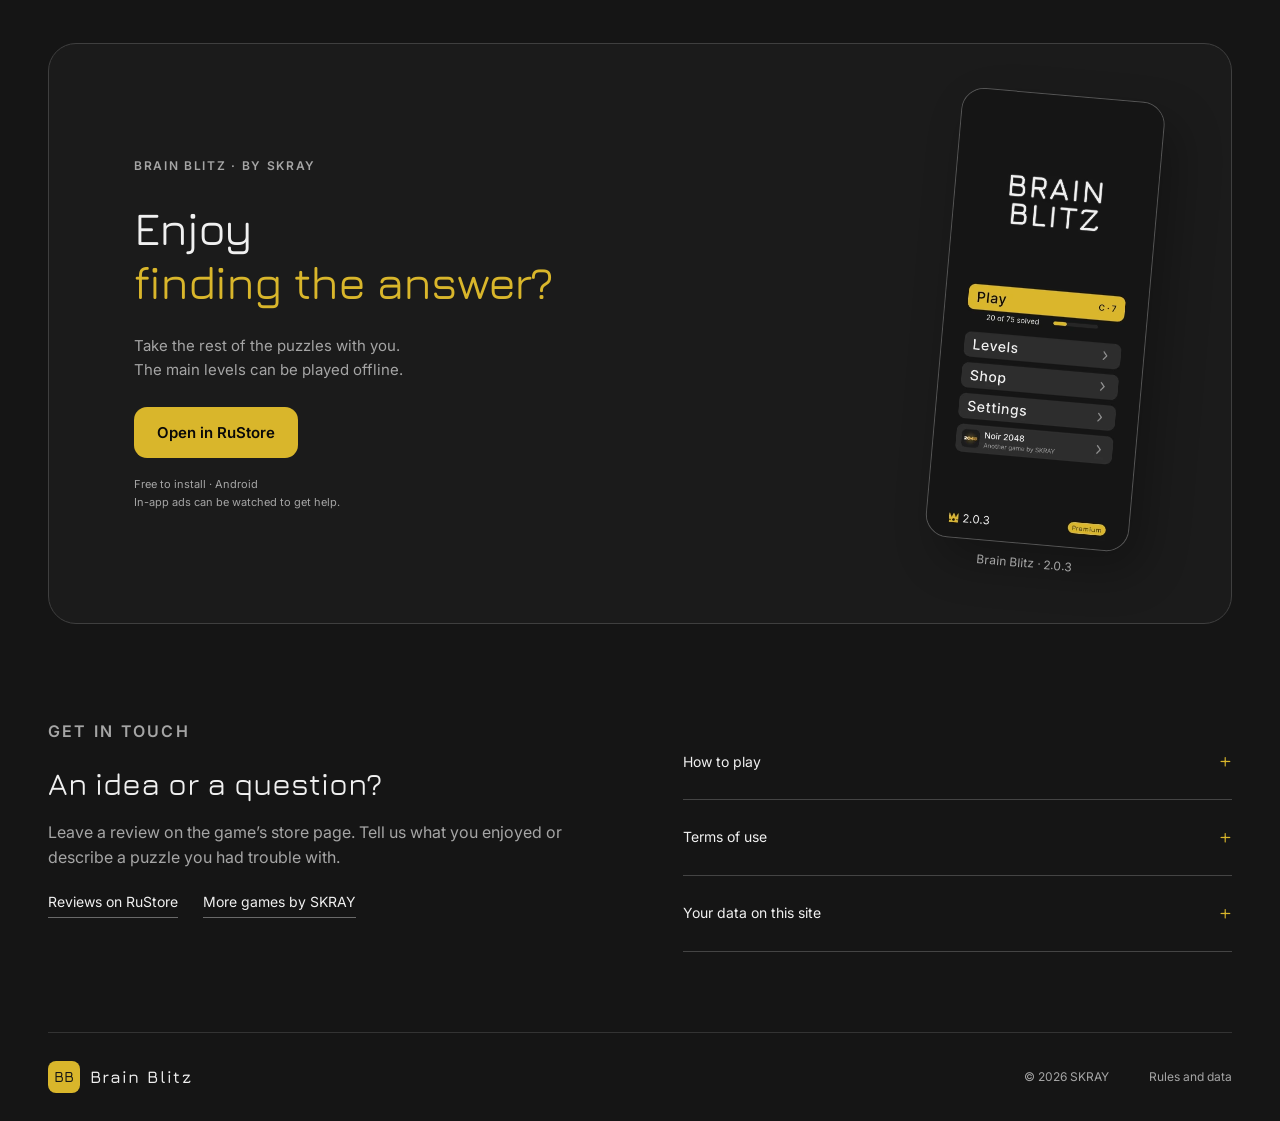
==== commit 77d34120: "fix: правки дизайна, галочек" ====
--- a/en.html
+++ b/en.html
@@ -12,7 +12,7 @@
   <link rel="preload" as="image" href="./assets/circle.png">
   <link rel="preload" as="image" href="./assets/diameter.svg">
   <link rel="preload" as="image" href="./assets/sequence.png">
-  <link rel="stylesheet" href="./styles.css?v=5"><script src="./puzzles.js?v=4" defer></script><script src="./app.js?v=4" defer></script>
+  <link rel="stylesheet" href="./styles.css?v=7"><script src="./puzzles.js?v=4" defer></script><script src="./app.js?v=7" defer></script>
 </head>
 <body>
   <a class="skip" href="#play" data-ru="Перейти к головоломке" data-en="Skip to the puzzle">Skip to the puzzle</a>
@@ -24,19 +24,19 @@
     <section class="hero wrap" aria-labelledby="hero-title">
       <div class="hero-copy">
         <p class="eyebrow" data-ru='&lt;span class="short-line"&gt;&lt;/span&gt;ЛОГИКА. ВНИМАТЕЛЬНОСТЬ. НОВЫЙ ВЗГЛЯД.' data-en='&lt;span class="short-line"&gt;&lt;/span&gt;LOGIC. ATTENTION. A FRESH PERSPECTIVE.'><span class="short-line"></span>LOGIC. ATTENTION. A FRESH PERSPECTIVE.</p>
-        <h1 id="hero-title" data-ru="Просто с виду.&lt;br&gt;Интересно&lt;br&gt;&lt;span&gt;внутри.&lt;/span&gt;" data-en="Simple outside.&lt;br&gt;Surprising&lt;br&gt;&lt;span&gt;inside.&lt;/span&gt;">Simple outside.<br>Surprising<br><span>inside.</span></h1>
-        <p class="hero-description" data-ru='Иногда ответ ближе, чем кажется.&lt;br&gt;Brain Blitz — головоломки, в которых стоит&lt;br class="desktop-break"&gt; посмотреть на привычное иначе.' data-en='Sometimes the answer is closer than you think.&lt;br&gt;Brain Blitz is a collection of puzzles that invite&lt;br class="desktop-break"&gt; you to see familiar things differently.'>Sometimes the answer is closer than you think.<br>Brain Blitz is a collection of puzzles that invite<br class="desktop-break"> you to see familiar things differently.</p>
+        <h1 id="hero-title" data-ru="Просто с виду.&lt;br&gt;&lt;span&gt;Интересно&lt;br&gt;внутри.&lt;/span&gt;" data-en="Simple outside.&lt;br&gt;&lt;span&gt;Surprising&lt;br&gt;inside.&lt;/span&gt;">Simple outside.<br><span>Surprising<br>inside.</span></h1>
+        <p class="hero-description" data-ru='Иногда ответ ближе, чем кажется. &lt;br&gt;Brain Blitz — головоломки, в которых стоит&lt;br class="desktop-break"&gt; посмотреть на привычное иначе.' data-en='Sometimes the answer is closer than you think. &lt;br&gt;Brain Blitz is a collection of puzzles that invite&lt;br class="desktop-break"&gt; you to see familiar things differently.'>Sometimes the answer is closer than you think. <br>Brain Blitz is a collection of puzzles that invite<br class="desktop-break"> you to see familiar things differently.</p>
         <div class="hero-actions"><a class="button primary" href="https://www.rustore.ru/catalog/app/com.DefaultCompany.BrainBlitz" target="_blank" rel="noopener noreferrer" data-ru="Скачать в RuStore" data-en="Get it on RuStore">Get it on RuStore</a><a class="text-link" href="#play" data-ru="Попробовать здесь" data-en="Try it here">Try it here</a></div>
         <div class="hero-facts"><span data-ru="75 головоломок" data-en="75 puzzles">75 puzzles</span><span data-ru="4 раздела" data-en="4 sections">4 sections</span><span>Android</span></div>
       </div>
       <div class="player-shell" id="play">
         <div class="player-top"><span class="tiny-label" data-ru="ПОПРОБУЙ РЕШИТЬ" data-en="TRY A PUZZLE">TRY A PUZZLE</span><span class="player-count" id="solved-count">Solved 0 / 5</span></div>
         <div class="puzzle-tabs" role="group" aria-label="Choose a puzzle" data-aria-label-ru="Выберите головоломку" data-aria-label-en="Choose a puzzle">
-          <button class="puzzle-tab active" data-puzzle="0" aria-pressed="true" data-ru="&lt;span&gt;1&lt;/span&gt;Масштаб" data-en="&lt;span&gt;1&lt;/span&gt;Scale"><span>1</span>Scale</button>
-          <button class="puzzle-tab" data-puzzle="1" aria-pressed="false" data-ru="&lt;span&gt;2&lt;/span&gt;Грани" data-en="&lt;span&gt;2&lt;/span&gt;Faces"><span>2</span>Faces</button>
-          <button class="puzzle-tab" data-puzzle="2" aria-pressed="false" data-ru="&lt;span&gt;3&lt;/span&gt;Круг" data-en="&lt;span&gt;3&lt;/span&gt;Circle"><span>3</span>Circle</button>
-          <button class="puzzle-tab" data-puzzle="3" aria-pressed="false" data-ru="&lt;span&gt;4&lt;/span&gt;Диаметр" data-en="&lt;span&gt;4&lt;/span&gt;Diameter"><span>4</span>Diameter</button>
-          <button class="puzzle-tab" data-puzzle="4" aria-pressed="false" data-ru="&lt;span&gt;5&lt;/span&gt;Ряд" data-en="&lt;span&gt;5&lt;/span&gt;Sequence"><span>5</span>Sequence</button>
+          <button class="puzzle-tab active" data-puzzle="0" aria-pressed="true" data-ru="&lt;span&gt;1&lt;/span&gt;&lt;span class=&quot;puzzle-tab-label&quot; aria-hidden=&quot;true&quot;&gt;Масштаб&lt;/span&gt;" data-en="&lt;span&gt;1&lt;/span&gt;&lt;span class=&quot;puzzle-tab-label&quot; aria-hidden=&quot;true&quot;&gt;Scale&lt;/span&gt;"><span>1</span><span class="puzzle-tab-label" aria-hidden="true">Scale</span></button>
+          <button class="puzzle-tab" data-puzzle="1" aria-pressed="false" data-ru="&lt;span&gt;2&lt;/span&gt;&lt;span class=&quot;puzzle-tab-label&quot; aria-hidden=&quot;true&quot;&gt;Грани&lt;/span&gt;" data-en="&lt;span&gt;2&lt;/span&gt;&lt;span class=&quot;puzzle-tab-label&quot; aria-hidden=&quot;true&quot;&gt;Faces&lt;/span&gt;"><span>2</span><span class="puzzle-tab-label" aria-hidden="true">Faces</span></button>
+          <button class="puzzle-tab" data-puzzle="2" aria-pressed="false" data-ru="&lt;span&gt;3&lt;/span&gt;&lt;span class=&quot;puzzle-tab-label&quot; aria-hidden=&quot;true&quot;&gt;Круг&lt;/span&gt;" data-en="&lt;span&gt;3&lt;/span&gt;&lt;span class=&quot;puzzle-tab-label&quot; aria-hidden=&quot;true&quot;&gt;Circle&lt;/span&gt;"><span>3</span><span class="puzzle-tab-label" aria-hidden="true">Circle</span></button>
+          <button class="puzzle-tab" data-puzzle="3" aria-pressed="false" data-ru="&lt;span&gt;4&lt;/span&gt;&lt;span class=&quot;puzzle-tab-label&quot; aria-hidden=&quot;true&quot;&gt;Диаметр&lt;/span&gt;" data-en="&lt;span&gt;4&lt;/span&gt;&lt;span class=&quot;puzzle-tab-label&quot; aria-hidden=&quot;true&quot;&gt;Diameter&lt;/span&gt;"><span>4</span><span class="puzzle-tab-label" aria-hidden="true">Diameter</span></button>
+          <button class="puzzle-tab" data-puzzle="4" aria-pressed="false" data-ru="&lt;span&gt;5&lt;/span&gt;&lt;span class=&quot;puzzle-tab-label&quot; aria-hidden=&quot;true&quot;&gt;Ряд&lt;/span&gt;" data-en="&lt;span&gt;5&lt;/span&gt;&lt;span class=&quot;puzzle-tab-label&quot; aria-hidden=&quot;true&quot;&gt;Sequence&lt;/span&gt;"><span>5</span><span class="puzzle-tab-label" aria-hidden="true">Sequence</span></button>
         </div>
         <div class="puzzle-board" id="puzzle-board"><span class="board-tag" id="puzzle-tag">FIRST STEP</span><img id="puzzle-image" src="./assets/scale.png" alt="A green square is worth 70. A rectangle has the same height and half the width; its value is unknown." width="720" height="720" fetchpriority="high"></div>
         <form id="answer-form" novalidate><label class="sr-only" for="answer" data-ru="Ваш ответ" data-en="Your answer">Your answer</label><div class="answer-row"><input id="answer" name="answer" type="text" inputmode="decimal" autocomplete="off" maxlength="40" placeholder="Your answer" aria-describedby="feedback" data-placeholder-ru="Ваш ответ" data-placeholder-en="Your answer"><button class="button primary" id="check-button" type="submit">Check</button></div></form>
--- a/styles.css
+++ b/styles.css
@@ -1,5 +1,5 @@
 @font-face{font-family:Jura;src:url('./assets/jura.ttf') format('truetype');font-weight:300 700;font-display:swap}@font-face{font-family:Inter;src:url('./assets/inter.ttf') format('truetype');font-weight:100 900;font-display:swap}
-:root{--bg:#151515;--panel:#1d1d1d;--board:#090909;--accent:#d9b62b;--text:#f0f0f0;--muted:#a5a5a5;--line:#333;--success:#a9d79b}*{box-sizing:border-box}html{scroll-behavior:smooth;scroll-padding-top:30px}body{margin:0;background:var(--bg);color:var(--text);font-family:Inter,Arial,sans-serif;font-size:16px;line-height:1.6}button,input{font:inherit}a{color:inherit;text-decoration:none}button,a,input,summary{-webkit-tap-highlight-color:transparent}button,summary{cursor:pointer}button{color:inherit}button:disabled{cursor:default;opacity:.6}button:focus-visible,a:focus-visible,input:focus-visible,summary:focus-visible{outline:3px solid var(--accent);outline-offset:5px}.wrap{max-width:1200px;margin-inline:auto;width:calc(100% - 96px)}.site-header{height:105px;display:flex;align-items:center;justify-content:space-between;border-bottom:1px solid var(--line)}.brand{font:600 25px/1.2 Jura,Arial,sans-serif;letter-spacing:.08em;display:flex;align-items:center;gap:14px}.brand-mark{background:var(--accent);color:#151515;width:38px;height:38px;display:grid;place-items:center;border-radius:11px;letter-spacing:0}.site-header nav{display:flex;gap:32px;align-items:center;font-size:14px}.site-header nav a{transition:color .2s}.site-header nav a:hover,.text-link:hover{color:var(--accent)}.nav-download{border:1px solid #666;padding:10px 19px;border-radius:12px}.hero{display:grid;grid-template-columns:1.14fr 1fr;gap:80px;padding-block:70px 55px;align-items:center}.eyebrow{font-size:12px;font-weight:600;letter-spacing:.14em;color:var(--muted);margin:0 0 27px;display:flex;align-items:center;gap:12px;line-height:1.6}.short-line{width:25px;height:2px;background:var(--accent);flex-shrink:0}h1,h2,h3{font-family:Jura,Arial,sans-serif}h1{font-size:clamp(42px,4.7vw,67px);font-weight:500;letter-spacing:-.045em;line-height:1.13;margin:0 0 27px}h1 span,.download-copy h2 span{color:var(--accent)}.hero-description{color:var(--muted);line-height:1.8;margin:0 0 33px;font-size:17px}.hero-actions{display:flex;gap:24px;align-items:center;flex-wrap:wrap}.button{border:none;border-radius:13px;padding:15px 23px;display:inline-flex;align-items:center;justify-content:center;font-size:15px;font-weight:600;line-height:1.4;transition:background .2s,transform .2s}.button:hover{transform:translateY(-2px)}.button:active{transform:translateY(0)}.primary{background:var(--accent);color:#090909}.primary:hover{background:#edcb42}.text-link{font-size:14px;border-bottom:1px solid #696969;padding-bottom:4px;transition:color .2s}.hero-facts{display:flex;flex-wrap:wrap;gap:16px;margin-top:43px;color:var(--muted);font-size:12px}.hero-facts span+span{padding-left:16px;border-left:1px solid #484848}.player-shell{border:1px solid #444;border-radius:25px;background:var(--panel);padding:21px;box-shadow:0 18px 70px #0002;scroll-margin-top:25px}.player-top{display:flex;justify-content:space-between;align-items:center;margin-bottom:18px;gap:12px}.tiny-label{font-size:11px;letter-spacing:.16em;color:var(--accent);font-weight:600}.player-count{font-size:12px;color:var(--muted)}.puzzle-tabs{display:grid;grid-template-columns:repeat(3,1fr);gap:7px;margin-bottom:13px}.puzzle-tab{font-size:12px;font-weight:500;background:transparent;border:1px solid #3c3c3c;border-radius:9px;padding:8px 3px;display:flex;align-items:center;justify-content:center;gap:7px;min-height:39px}.puzzle-tab span{color:#999;font:500 13px Jura,sans-serif}.puzzle-tab.active{background:#353023;border-color:#887329;color:var(--accent)}.puzzle-tab.active span{color:var(--accent)}.puzzle-tab.solved::after{content:'✓';color:var(--success)}.puzzle-board{height:316px;position:relative;border:1px solid #303030;background:var(--board);border-radius:17px;overflow:hidden;display:flex;justify-content:center;align-items:center;padding:35px 12px 12px}.puzzle-board img{display:block;object-fit:contain;width:100%;height:100%;}.board-tag{position:absolute;top:14px;left:16px;font-size:10px;letter-spacing:.13em;color:#888}.board-caption{position:absolute;bottom:12px;font-size:12px;color:var(--muted);text-align:center;padding-inline:10px}.answer-row{display:flex;gap:9px;margin-top:14px}.answer-row input{min-width:0;flex:1;border:1px solid #444;border-radius:12px;background:#292929;padding:12px 15px;color:var(--text);height:49px;font-size:15px}.answer-row .button{padding:12px 18px;flex-shrink:0}.answer-row input::placeholder{color:#a3a3a3}.player-feedback{font-size:12px;margin:10px 0 13px;min-height:20px;color:var(--muted)}.player-feedback.success{color:var(--success)}.player-feedback.error{color:#f4aaa2}.player-bottom{display:flex;align-items:center;justify-content:space-between;border-top:1px solid #363636;padding-top:13px;gap:15px}.hint-button,.text-button{background:none;border:0;font-size:12px;padding:4px 0;color:var(--muted);text-underline-offset:5px}.text-button:hover,.hint-button:hover{color:var(--accent)}.hint-button{display:flex;gap:6px;align-items:center}.hint-button svg{height:20px;width:20px}.hint-panel{border-radius:12px;padding:14px;background:#292929;font-size:13px;margin-top:12px}.hint-panel p{margin:0 0 8px}.hint-panel .text-button{text-decoration:underline}.finish-panel{padding:18px 0 3px;color:var(--success);font-size:14px}.finish-panel p{color:var(--muted)}.finish-panel .button{font-size:13px}.challenge-strip{display:flex;align-items:center;gap:24px;padding-block:30px;border-block:1px solid var(--line)}.strip-number{font:500 48px/1 Jura,sans-serif;color:var(--accent)}.challenge-strip h2{font-size:22px;margin:0 0 2px;font-weight:500}.challenge-strip p{color:var(--muted);font-size:13px;margin:0}.challenge-strip>.text-button{margin-left:auto;white-space:nowrap}.about{display:grid;grid-template-columns:.95fr 1.35fr;gap:90px;padding-block:100px}.about-heading h2,.download-copy h2{font-weight:500;font-size:43px;letter-spacing:-.025em;line-height:1.16;margin:0 0 25px}.about-heading>p:last-child{color:var(--muted);font-size:15px;max-width:360px}.feature-grid{display:grid;grid-template-columns:1fr 1fr;gap:30px 38px}.feature-grid article{border-top:1px solid #454545;padding-top:20px}.feature-number{font:400 48px/1.1 Jura,sans-serif;color:var(--accent)}.feature-symbol{display:inline-block;font:500 27px/1 Jura,sans-serif;height:53px;color:var(--accent);padding-top:10px}.feature-grid h3{font-size:20px;font-weight:500;margin:14px 0 6px}.feature-grid p{font-size:13px;color:var(--muted);margin:0;line-height:1.8}.download-section{border:1px solid #3f3f3f;background:#1b1b1b;border-radius:28px;display:flex;align-items:center;justify-content:space-between;padding:50px 85px;gap:50px;overflow:hidden;min-height:500px}.download-copy h2{font-size:46px}.download-copy>p:not(.eyebrow){color:var(--muted);font-size:15px;margin:0 0 25px}.download-copy .download-note{font-size:11px!important;margin:18px 0 0!important}.phone-preview{width:204px;flex-shrink:0;transform:rotate(5deg);position:relative}.phone-preview img{display:block;width:100%;height:auto;border:1px solid #545454;border-radius:23px;box-shadow:15px 20px 45px #0004}.phone-preview span{display:block;text-align:center;color:var(--muted);font-size:10px;margin-top:9px}.info-section{padding-block:95px 80px;display:grid;grid-template-columns:1fr 1fr;gap:85px}.info-section h2{font-size:31px;font-weight:500;margin:0 0 16px;line-height:1.25}.info-section p{font-size:14px;color:var(--muted);margin:0 0 20px}.contact-links{display:flex;gap:25px;flex-wrap:wrap}.rules{padding-top:5px}.rules details{border-bottom:1px solid #444}.rules summary{font-size:14px;padding:19px 0;display:flex;align-items:center;justify-content:space-between;gap:20px;list-style:none}.rules summary::-webkit-details-marker{display:none}.rules summary:after{content:'+';color:var(--accent);font-size:23px;font-family:Jura}.rules details[open] summary:after{content:'−'}.rules details p{font-size:13px;line-height:1.8}footer{display:flex;border-top:1px solid var(--line);padding-block:28px;align-items:center;gap:40px;color:var(--muted);font-size:12px}footer .brand{color:var(--text);font-size:17px;margin-right:auto}footer a:hover{color:var(--accent)}.sr-only{position:absolute;clip:rect(0,0,0,0);width:1px;height:1px;overflow:hidden;white-space:nowrap}.skip{position:fixed;top:-100px;left:15px;z-index:5;background:var(--accent);color:#151515;padding:10px;border-radius:8px}.skip:focus{top:15px}.no-script{text-align:center;padding:20px}.shake{animation:shake .25s}.celebrate{animation:celebrate .5s}@keyframes shake{25%{transform:translateX(-4px)}75%{transform:translateX(4px)}}@keyframes celebrate{50%{box-shadow:0 0 0 3px #d9b62b80}}
+:root{--bg:#151515;--panel:#1d1d1d;--board:#090909;--accent:#d9b62b;--text:#f0f0f0;--muted:#a5a5a5;--line:#333;--success:#a9d79b}*{box-sizing:border-box}html{scroll-behavior:smooth;scroll-padding-top:30px}body{margin:0;background:var(--bg);color:var(--text);font-family:Inter,Arial,sans-serif;font-size:16px;line-height:1.6}button,input{font:inherit}a{color:inherit;text-decoration:none}button,a,input,summary{-webkit-tap-highlight-color:transparent}button,summary{cursor:pointer}button{color:inherit}button:disabled{cursor:default;opacity:.6}button:focus-visible,a:focus-visible,input:focus-visible,summary:focus-visible{outline:3px solid var(--accent);outline-offset:5px}.wrap{max-width:1200px;margin-inline:auto;width:calc(100% - 96px)}.site-header{height:105px;display:flex;align-items:center;justify-content:space-between;border-bottom:1px solid var(--line)}.brand{font:600 25px/1.2 Jura,Arial,sans-serif;letter-spacing:.08em;display:flex;align-items:center;gap:14px}.brand-mark{background:var(--accent);color:#151515;width:38px;height:38px;display:grid;place-items:center;border-radius:11px;letter-spacing:0}.site-header nav{display:flex;gap:32px;align-items:center;font-size:14px}.site-header nav a{transition:color .2s}.site-header nav a:hover,.text-link:hover{color:var(--accent)}.nav-download{border:1px solid #666;padding:10px 19px;border-radius:12px}.hero{display:grid;grid-template-columns:1.14fr 1fr;gap:80px;padding-block:70px 55px;align-items:center}.eyebrow{font-size:12px;font-weight:600;letter-spacing:.14em;color:var(--muted);margin:0 0 27px;display:flex;align-items:center;gap:12px;line-height:1.6}.short-line{width:25px;height:2px;background:var(--accent);flex-shrink:0}h1,h2,h3{font-family:Jura,Arial,sans-serif}h1{font-size:clamp(42px,4.7vw,67px);font-weight:500;letter-spacing:-.045em;line-height:1.13;margin:0 0 27px}h1 span,.download-copy h2 span{color:var(--accent)}.hero-description{color:var(--muted);line-height:1.8;margin:0 0 33px;font-size:17px}.hero-actions{display:flex;gap:24px;align-items:center;flex-wrap:wrap}.button{border:none;border-radius:13px;padding:15px 23px;display:inline-flex;align-items:center;justify-content:center;font-size:15px;font-weight:600;line-height:1.4;transition:background .2s,transform .2s}.button:hover{transform:translateY(-2px)}.button:active{transform:translateY(0)}.primary{background:var(--accent);color:#090909}.primary:hover{background:#edcb42}.text-link{font-size:14px;border-bottom:1px solid #696969;padding-bottom:4px;transition:color .2s}.hero-facts{display:flex;flex-wrap:wrap;gap:16px;margin-top:43px;color:var(--muted);font-size:12px}.hero-facts span+span{padding-left:16px;border-left:1px solid #484848}.player-shell{border:1px solid #444;border-radius:25px;background:var(--panel);padding:21px;box-shadow:0 18px 70px #0002;scroll-margin-top:25px}.player-top{display:flex;justify-content:space-between;align-items:center;margin-bottom:18px;gap:12px}.tiny-label{font-size:11px;letter-spacing:.16em;color:var(--accent);font-weight:600}.player-count{font-size:12px;color:var(--muted)}.puzzle-tabs{display:grid;grid-template-columns:repeat(3,1fr);gap:7px;margin-bottom:13px}.puzzle-tab{font-size:12px;font-weight:500;background:transparent;border:1px solid #3c3c3c;border-radius:9px;padding:8px 3px;display:flex;align-items:center;justify-content:center;gap:7px;min-height:39px}.puzzle-tab span{color:#999;font:500 13px Jura,sans-serif}.puzzle-tab.active{background:#353023;border-color:#887329;color:var(--accent)}.puzzle-tab.active span{color:var(--accent)}.puzzle-tab.solved::after{content:none}.puzzle-board{height:316px;position:relative;border:1px solid #303030;background:var(--board);border-radius:17px;overflow:hidden;display:flex;justify-content:center;align-items:center;padding:35px 12px 12px}.puzzle-board img{display:block;object-fit:contain;width:100%;height:100%;}.board-tag{position:absolute;top:14px;left:16px;font-size:10px;letter-spacing:.13em;color:#888}.board-caption{position:absolute;bottom:12px;font-size:12px;color:var(--muted);text-align:center;padding-inline:10px}.answer-row{display:flex;gap:9px;margin-top:14px}.answer-row input{min-width:0;flex:1;border:1px solid #444;border-radius:12px;background:#292929;padding:12px 15px;color:var(--text);height:49px;font-size:15px}.answer-row .button{padding:12px 18px;flex-shrink:0}.answer-row input::placeholder{color:#a3a3a3}.player-feedback{font-size:12px;margin:10px 0 13px;min-height:20px;color:var(--muted)}.player-feedback.success{color:var(--success)}.player-feedback.error{color:#f4aaa2}.player-bottom{display:flex;align-items:center;justify-content:space-between;border-top:1px solid #363636;padding-top:13px;gap:15px}.hint-button,.text-button{background:none;border:0;font-size:12px;padding:4px 0;color:var(--muted);text-underline-offset:5px}.text-button:hover,.hint-button:hover{color:var(--accent)}.hint-button{display:flex;gap:6px;align-items:center}.hint-button svg{height:20px;width:20px}.hint-panel{border-radius:12px;padding:14px;background:#292929;font-size:13px;margin-top:12px}.hint-panel p{margin:0 0 8px}.hint-panel .text-button{text-decoration:underline}.finish-panel{padding:18px 0 3px;color:var(--success);font-size:14px}.finish-panel p{color:var(--muted)}.finish-panel .button{font-size:13px}.challenge-strip{display:flex;align-items:center;gap:24px;padding-block:30px;border-block:1px solid var(--line)}.strip-number{font:500 48px/1 Jura,sans-serif;color:var(--accent)}.challenge-strip h2{font-size:22px;margin:0 0 2px;font-weight:500}.challenge-strip p{color:var(--muted);font-size:13px;margin:0}.challenge-strip>.text-button{margin-left:auto;white-space:nowrap}.about{display:grid;grid-template-columns:.95fr 1.35fr;gap:90px;padding-block:100px}.about-heading h2,.download-copy h2{font-weight:500;font-size:43px;letter-spacing:-.025em;line-height:1.16;margin:0 0 25px}.about-heading>p:last-child{color:var(--muted);font-size:15px;max-width:360px}.feature-grid{display:grid;grid-template-columns:1fr 1fr;gap:30px 38px}.feature-grid article{border-top:1px solid #454545;padding-top:20px}.feature-number{font:400 48px/1.1 Jura,sans-serif;color:var(--accent)}.feature-symbol{display:inline-block;font:500 27px/1 Jura,sans-serif;height:53px;color:var(--accent);padding-top:10px}.feature-grid h3{font-size:20px;font-weight:500;margin:14px 0 6px}.feature-grid p{font-size:13px;color:var(--muted);margin:0;line-height:1.8}.download-section{border:1px solid #3f3f3f;background:#1b1b1b;border-radius:28px;display:flex;align-items:center;justify-content:space-between;padding:50px 85px;gap:50px;overflow:hidden;min-height:500px}.download-copy h2{font-size:46px}.download-copy>p:not(.eyebrow){color:var(--muted);font-size:15px;margin:0 0 25px}.download-copy .download-note{font-size:11px!important;margin:18px 0 0!important}.phone-preview{width:204px;flex-shrink:0;transform:rotate(5deg);position:relative}.phone-preview img{display:block;width:100%;height:auto;border:1px solid #545454;border-radius:23px;box-shadow:15px 20px 45px #0004}.phone-preview span{display:block;text-align:center;color:var(--muted);font-size:10px;margin-top:9px}.info-section{padding-block:95px 80px;display:grid;grid-template-columns:1fr 1fr;gap:85px}.info-section h2{font-size:31px;font-weight:500;margin:0 0 16px;line-height:1.25}.info-section p{font-size:14px;color:var(--muted);margin:0 0 20px}.contact-links{display:flex;gap:25px;flex-wrap:wrap}.rules{padding-top:5px}.rules details{border-bottom:1px solid #444}.rules summary{font-size:14px;padding:19px 0;display:flex;align-items:center;justify-content:space-between;gap:20px;list-style:none}.rules summary::-webkit-details-marker{display:none}.rules summary:after{content:'+';color:var(--accent);font-size:23px;font-family:Jura}.rules details[open] summary:after{content:'−'}.rules details p{font-size:13px;line-height:1.8}footer{display:flex;border-top:1px solid var(--line);padding-block:28px;align-items:center;gap:40px;color:var(--muted);font-size:12px}footer .brand{color:var(--text);font-size:17px;margin-right:auto}footer a:hover{color:var(--accent)}.sr-only{position:absolute;clip:rect(0,0,0,0);width:1px;height:1px;overflow:hidden;white-space:nowrap}.skip{position:fixed;top:-100px;left:15px;z-index:5;background:var(--accent);color:#151515;padding:10px;border-radius:8px}.skip:focus{top:15px}.no-script{text-align:center;padding:20px}.shake{animation:shake .25s}.celebrate{animation:celebrate .5s}@keyframes shake{25%{transform:translateX(-4px)}75%{transform:translateX(4px)}}@keyframes celebrate{50%{box-shadow:0 0 0 3px #d9b62b80}}
 @media(min-width:1500px){.hero{padding-block:90px 75px}.puzzle-board{height:350px}}
 @media(max-width:1000px){.wrap{width:calc(100% - 56px)}.hero{gap:35px;grid-template-columns:1fr 1fr}.hero-actions{gap:15px}.hero-description{font-size:15px}.hero-facts{gap:10px}.hero-facts span+span{padding-left:10px}.about{gap:45px}.download-section{padding:45px 50px}.info-section{gap:45px}.eyebrow{font-size:10px}.puzzle-tab{font-size:11px;gap:5px}.answer-row .button{padding-inline:12px}.player-shell{padding:17px}.feature-grid{gap:24px}.desktop-break{display:none}}
 @media(max-width:760px){.wrap{width:calc(100% - 36px)}.site-header{height:80px}.brand{font-size:19px;gap:9px}.brand-mark{height:32px;width:32px;border-radius:9px}.site-header nav{gap:12px;font-size:12px}.site-header nav>a:first-child,.site-header nav>a:nth-child(2){display:none}.nav-download{padding:8px 12px}.hero{grid-template-columns:1fr;gap:37px;padding-top:42px;padding-bottom:34px}.hero-copy{text-align:left}.eyebrow{font-size:10px;margin-bottom:22px}h1{font-size:49px;line-height:1.08;letter-spacing:-.03em;margin-bottom:20px}.hero-description{font-size:15px;margin-bottom:24px}.hero-description br{display:none}.hero-actions{gap:24px}.hero-facts{margin-top:25px;font-size:11px;gap:12px}.hero-facts span+span{padding-left:12px}.player-shell{width:100%;max-width:510px;justify-self:center;padding:18px;border-radius:22px}.puzzle-board{height:310px}.puzzle-tab{font-size:12px}.tiny-label{font-size:10px}.answer-row .button{padding-inline:17px}.challenge-strip{align-items:flex-start;gap:16px;position:relative;padding-bottom:48px}.strip-number{font-size:40px;margin-top:5px}.challenge-strip h2{font-size:20px;line-height:1.25;margin-bottom:7px}.challenge-strip p{font-size:12px}.challenge-strip>.text-button{position:absolute;right:0;bottom:16px}.about{padding-block:60px;grid-template-columns:1fr;gap:24px}.about-heading h2{font-size:35px;margin-bottom:17px}.about-heading>p:last-child{max-width:none}.feature-grid{gap:25px}.feature-grid h3{font-size:19px;line-height:1.3}.feature-grid p{font-size:12px}.feature-number{font-size:40px}.feature-symbol{height:44px;font-size:24px;padding-top:8px}.download-section{padding:35px 25px;gap:35px;align-items:center;flex-direction:column}.download-copy{width:100%}.download-copy h2{font-size:36px;margin-bottom:20px}.phone-preview{width:180px;transform:rotate(3deg)}.info-section{padding-block:60px 45px;grid-template-columns:1fr;gap:30px}.info-section h2{font-size:29px}.info-section p{font-size:13px}.contact-links{gap:20px}.text-link{font-size:13px}footer{flex-wrap:wrap;gap:13px 25px;padding-block:25px}footer .brand{width:100%;font-size:17px}footer a:last-child{margin-left:auto}}
@@ -30,3 +30,57 @@
 .site-header{--header-control-height:44px}.site-header .nav-download,.site-header .language-switch{height:var(--header-control-height)}.site-header .nav-download{display:inline-flex;align-items:center;justify-content:center;padding:0 19px}.site-header .language-switch{padding:3px}.site-header .language-switch a{height:100%;display:inline-flex;align-items:center;justify-content:center;padding:0 10px}.feature-language{font-weight:500;font-size:30px;padding-top:6px}
 @media(max-width:760px){.site-header{--header-control-height:38px}.site-header .nav-download{padding:0 12px}.site-header .language-switch a{padding:0 8px}.feature-language{font-size:27px;padding-top:4px}}
 @media(max-width:430px){.site-header .language-switch a{padding:0 6px}}
+
+/* Let the phone viewport, rather than intrinsic image/text widths, size the page. */
+.hero{grid-template-columns:minmax(0,1.14fr) minmax(0,1fr)}
+.about{grid-template-columns:minmax(0,.95fr) minmax(0,1.35fr)}
+.info-section{grid-template-columns:repeat(2,minmax(0,1fr))}
+.hero>*,.about>*,.info-section>*,.player-shell,.puzzle-board,.puzzle-tabs,.answer-row,.download-copy,.challenge-strip>div{min-width:0}
+.puzzle-board img{min-width:0;max-width:100%}
+.answer-row{display:grid;grid-template-columns:minmax(0,1fr) auto}
+.answer-row input{width:100%}
+.hero-description,.challenge-strip p,.feature-grid p,.info-section p,.hint-panel p,.player-feedback,.rules summary{overflow-wrap:anywhere}
+@media(max-width:1000px){
+ .hero{grid-template-columns:repeat(2,minmax(0,1fr))}
+}
+@media(max-width:760px){
+ .hero,.about,.info-section{grid-template-columns:minmax(0,1fr)}
+ .player-shell{width:100%;max-width:510px}
+ .player-top,.player-bottom{flex-wrap:wrap}
+ .puzzle-tab{min-height:44px}
+ .puzzle-tab span,.hint-button svg{flex-shrink:0}
+ .answer-row input,.answer-row .button{min-height:49px;height:auto}
+ .answer-row .button{max-width:100%;white-space:normal;overflow-wrap:anywhere}
+ .hint-button,.text-button{min-height:44px}
+ .player-bottom .text-button{margin-left:auto;text-align:right}
+ .feature-grid{grid-template-columns:repeat(2,minmax(0,1fr))}
+ .phone-preview{max-width:100%}
+}
+@media(max-width:380px){
+ .wrap{width:calc(100% - 28px)}
+ .player-shell{padding:clamp(10px,3.4vw,13px)}
+ .puzzle-board{height:clamp(230px,calc(100vw - 60px),285px);padding:34px 10px 10px}
+ .puzzle-tabs{gap:5px}
+ .puzzle-tab{gap:4px;overflow-wrap:anywhere}
+ .board-tag{left:12px;right:12px;font-size:11px;letter-spacing:.08em}
+ .answer-row{gap:7px}
+ .answer-row input{padding-inline:10px}
+ .answer-row .button{padding-inline:10px;font-size:14px}
+ .player-top{gap:7px}
+ .tiny-label{font-size:11px;letter-spacing:.1em}
+ .download-section{padding-inline:20px}
+ .feature-grid{gap:24px 16px}
+}
+@media(max-width:320px){
+ .wrap{width:calc(100% - 24px)}
+ .hero-actions{gap:16px}
+ .hero-actions .button{padding-inline:18px}
+ .download-copy h2{font-size:32px}
+ .feature-grid{grid-template-columns:minmax(0,1fr)}
+ .site-header>.brand{font-size:14px}
+ .site-header .brand-mark{width:30px;height:30px}
+}
+
+/* Keep the task number and completion mark in the existing two-line layout. */
+.puzzle-tab .puzzle-tab-label{color:inherit;font:inherit;line-height:1.6}
+.puzzle-tab.solved .puzzle-tab-label{color:var(--success);font-weight:700}
